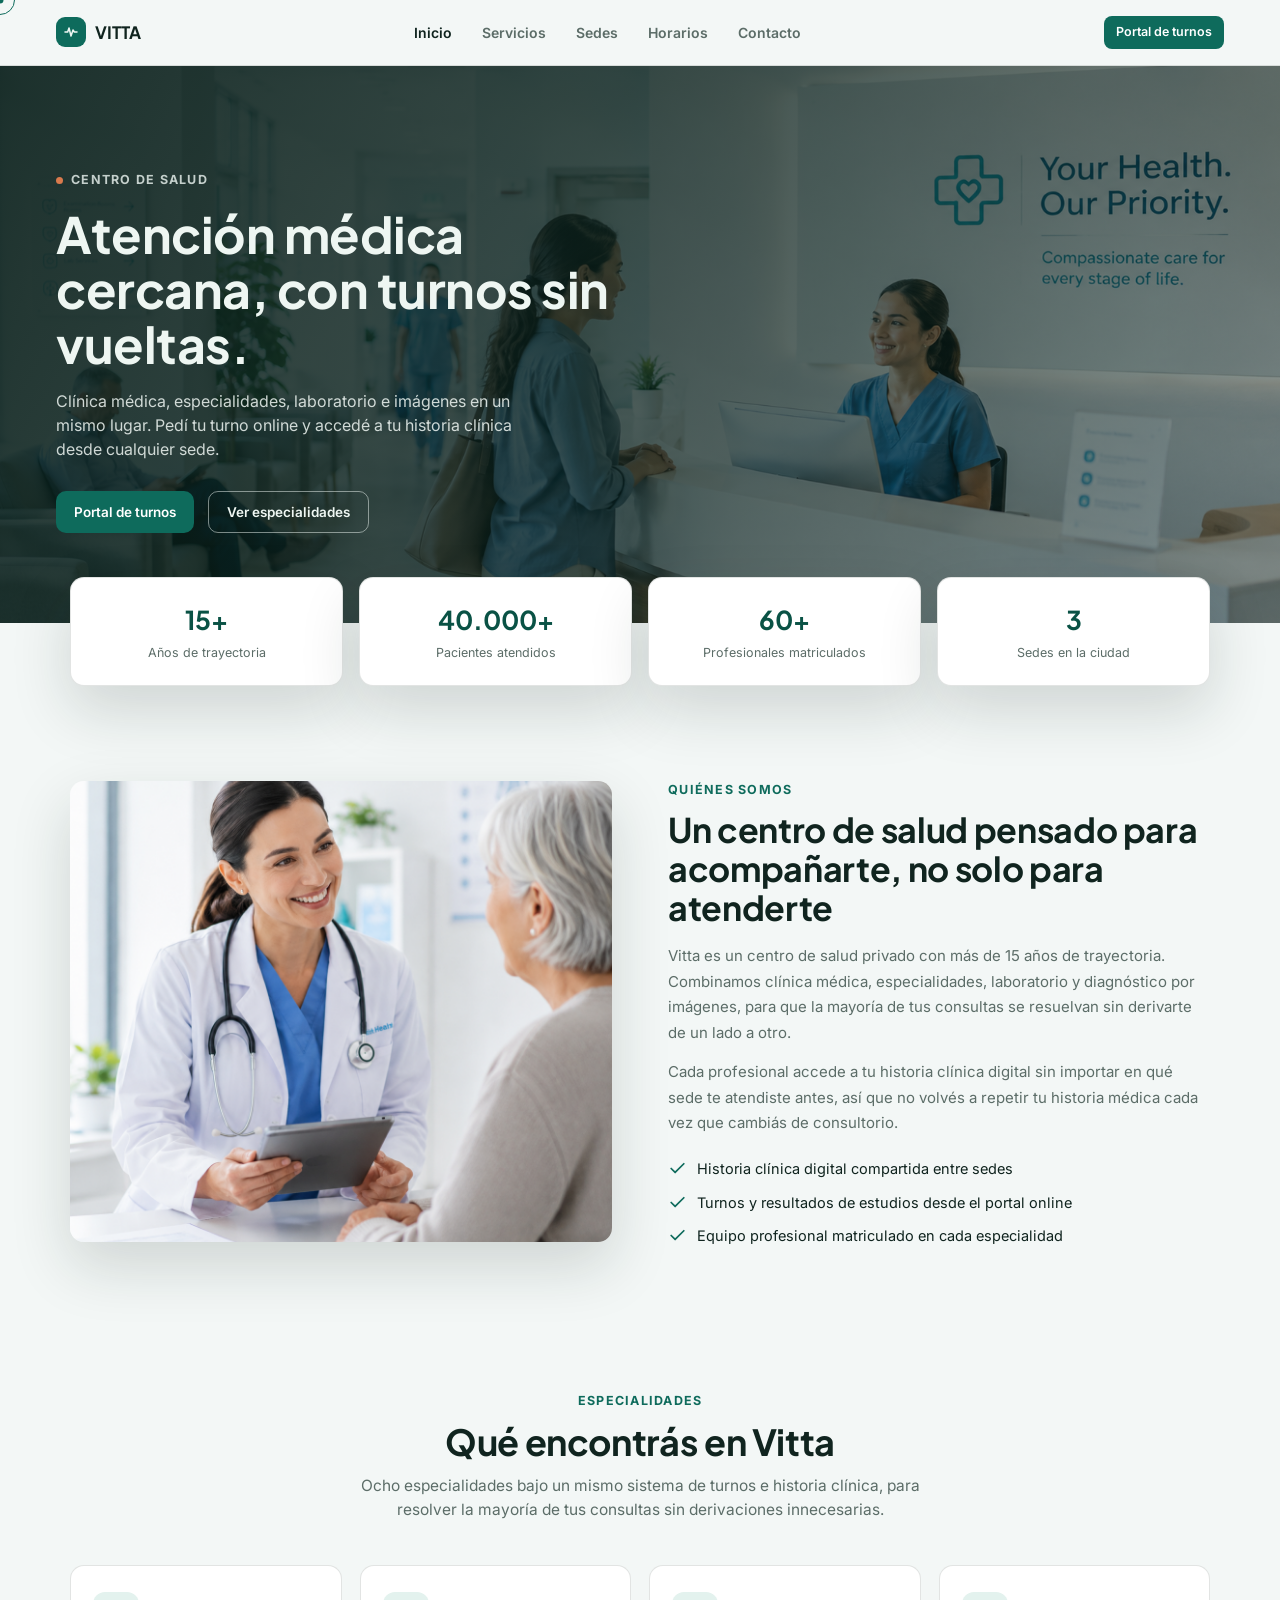
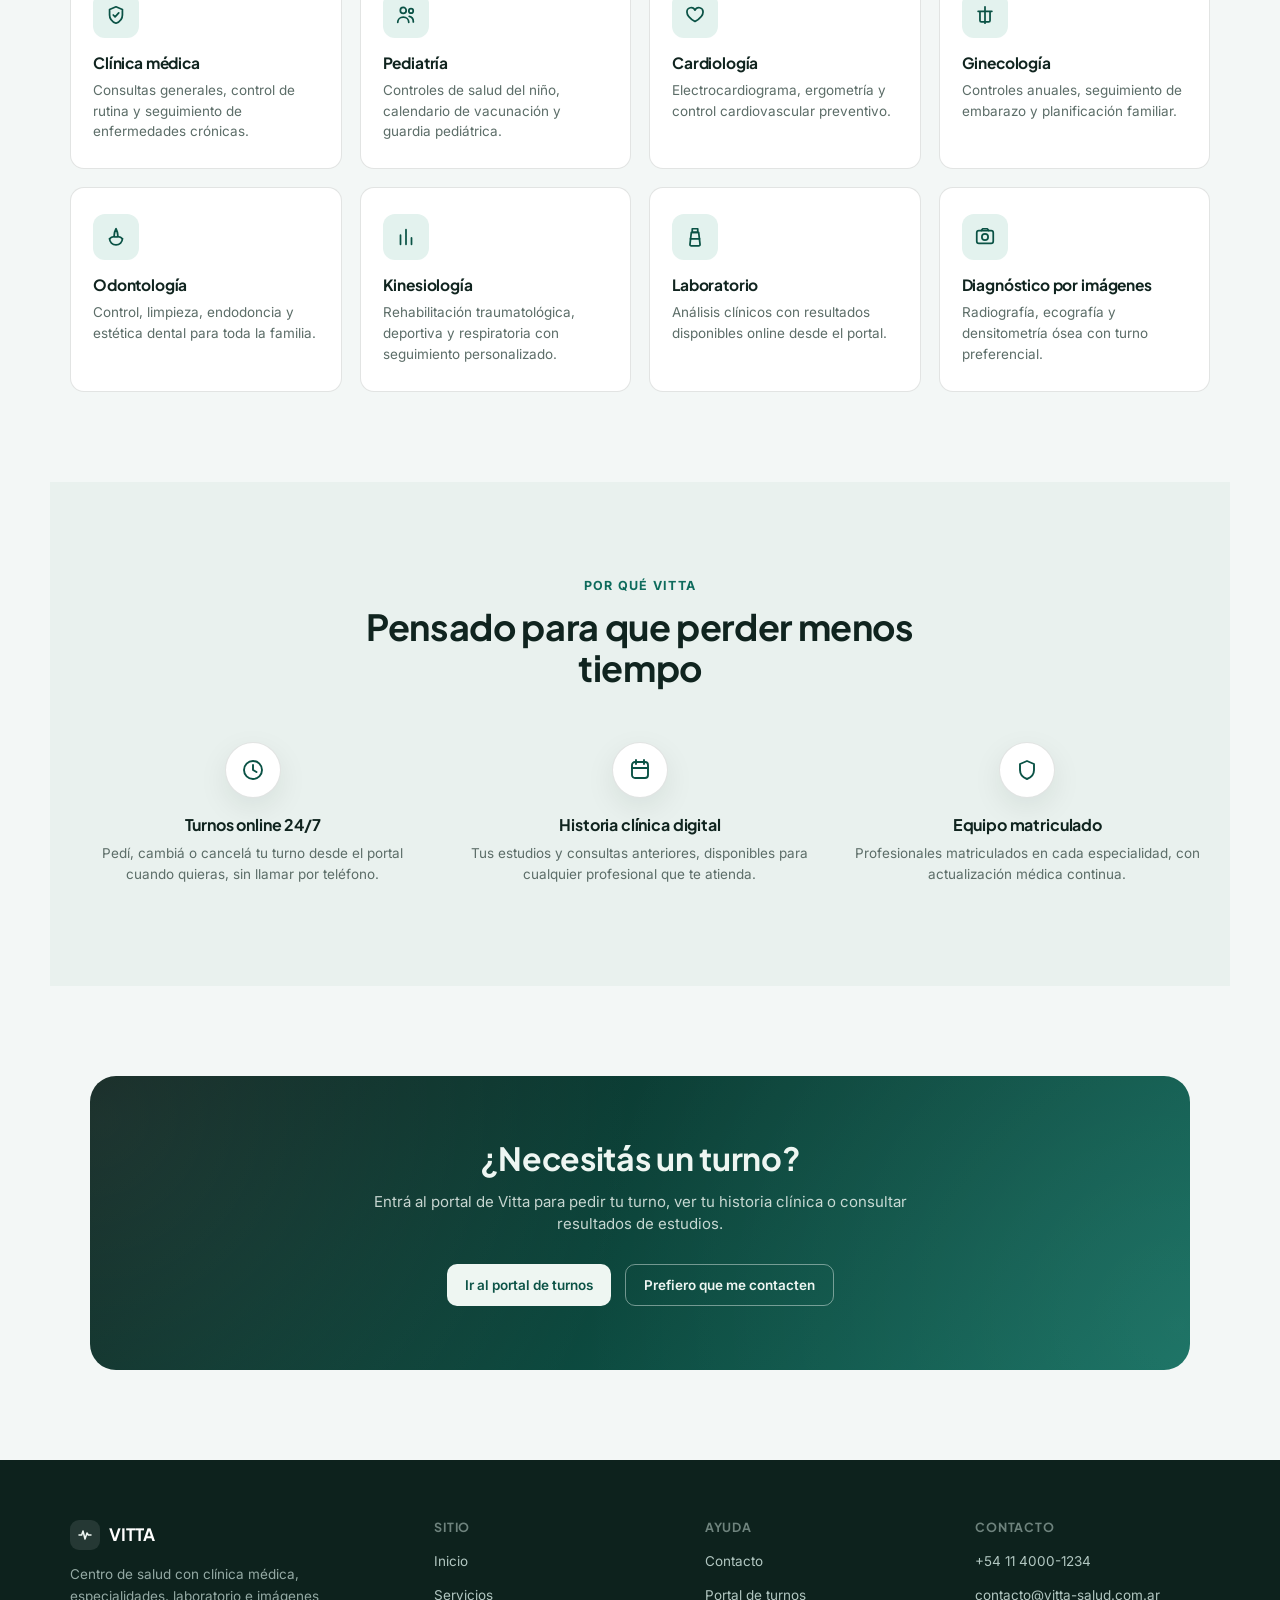
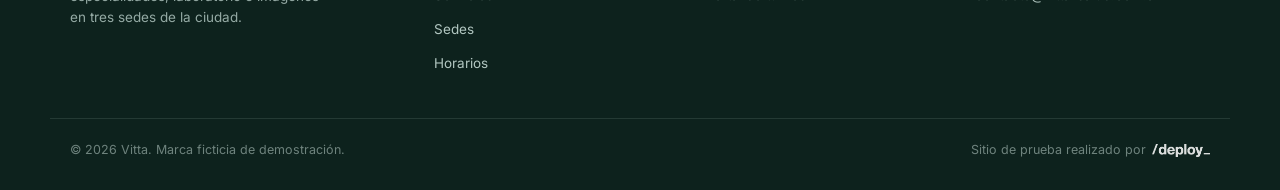
==== index.html @ 583e8c5b "first commit" ====
<!doctype html>
<html lang="es">
<head>
<meta charset="UTF-8">
<base id="siteBase" href="/">
<script>if (location.hostname.endsWith("github.io")) document.getElementById("siteBase").href = "/vitta-consultorios/";</script>
<meta name="viewport" content="width=device-width, initial-scale=1">
<title>Vitta · Atención médica integral</title>
<meta name="description" content="Sitio de prueba de portfolio: sitio institucional de Vitta, un centro de salud con turnos online, tres sedes y atención médica integral.">
<meta name="theme-color" content="#0e6b5c">
<link rel="icon" type="image/svg+xml" href="assets/img/favicon.svg">
<link rel="preconnect" href="https://fonts.googleapis.com">
<link rel="preconnect" href="https://fonts.gstatic.com" crossorigin>
<link href="https://fonts.googleapis.com/css2?family=Plus+Jakarta+Sans:wght@500;600;700;800&family=Inter:wght@400;500;600;700&display=swap" rel="stylesheet">
<link rel="stylesheet" href="assets/css/base.css">
<link rel="stylesheet" href="assets/css/components.css">
<link rel="stylesheet" href="assets/css/public.css">
<link rel="stylesheet" href="assets/css/responsive.css">
</head>
<body>

<div class="cursor-dot" id="cursorDot" aria-hidden="true"></div>
<div class="cursor-ring" id="cursorRing" aria-hidden="true"></div>

<!-- NAV -->
<nav class="pub-nav" id="pubNav">
  <a href="index.html" class="pub-nav__brand">
    <span class="mark"><svg viewBox="0 0 24 24"><path d="M3 12h4l2-6 3 12 3-9 2 3h4"/></svg></span>
    VITTA
  </a>
  <ul class="pub-nav__links" id="pubNavLinks">
    <li><a href="index.html" class="is-active">Inicio</a></li>
    <li><a href="index.html#servicios">Servicios</a></li>
    <li><a href="pages/informacion/sedes.html">Sedes</a></li>
    <li><a href="pages/informacion/horarios.html">Horarios</a></li>
    <li><a href="pages/informacion/contacto.html">Contacto</a></li>
    <li><a href="pages/sistema/portal.html" class="btn btn--primary btn--sm pub-nav__mobile-cta">Portal de turnos</a></li>
  </ul>
  <div class="pub-nav__actions">
    <a href="pages/sistema/portal.html" class="btn btn--primary btn--sm pub-nav__cta-desktop">Portal de turnos</a>
    <button class="pub-nav__burger" id="pubBurger" aria-label="Abrir menú" aria-expanded="false">
      <span></span><span></span><span></span>
    </button>
  </div>
</nav>

<!-- HERO -->
<header class="pub-hero">
  <div class="pub-hero__inner">
    <p class="kicker">Centro de salud</p>
    <h1>Atención médica cercana, con turnos sin vueltas.</h1>
    <p>Clínica médica, especialidades, laboratorio e imágenes en un mismo lugar. Pedí tu turno online y accedé a tu historia clínica desde cualquier sede.</p>
    <div class="pub-hero__actions">
      <a href="pages/sistema/portal.html" class="btn btn--primary">Portal de turnos</a>
      <a href="#servicios" class="btn btn--ghost">Ver especialidades</a>
    </div>
  </div>
</header>

<div class="pub-stats reveal">
  <div class="pub-stat"><strong>15+</strong><span>Años de trayectoria</span></div>
  <div class="pub-stat"><strong>40.000+</strong><span>Pacientes atendidos</span></div>
  <div class="pub-stat"><strong>60+</strong><span>Profesionales matriculados</span></div>
  <div class="pub-stat"><strong>3</strong><span>Sedes en la ciudad</span></div>
</div>

<!-- QUE ES VITTA -->
<section class="pub-section">
  <div class="pub-about">
    <div class="pub-about__media reveal">
      <img src="assets/img/consultorio-consulta.png" alt="Médica conversando con una paciente durante una consulta">
    </div>
    <div class="pub-about__content reveal reveal-1">
      <p class="kicker">Quiénes somos</p>
      <h2>Un centro de salud pensado para acompañarte, no solo para atenderte</h2>
      <p>Vitta es un centro de salud privado con más de 15 años de trayectoria. Combinamos clínica médica, especialidades, laboratorio y diagnóstico por imágenes, para que la mayoría de tus consultas se resuelvan sin derivarte de un lado a otro.</p>
      <p>Cada profesional accede a tu historia clínica digital sin importar en qué sede te atendiste antes, así que no volvés a repetir tu historia médica cada vez que cambiás de consultorio.</p>
      <ul class="pub-about__list">
        <li><svg viewBox="0 0 24 24"><path d="M4 12l5 5L20 6"/></svg>Historia clínica digital compartida entre sedes</li>
        <li><svg viewBox="0 0 24 24"><path d="M4 12l5 5L20 6"/></svg>Turnos y resultados de estudios desde el portal online</li>
        <li><svg viewBox="0 0 24 24"><path d="M4 12l5 5L20 6"/></svg>Equipo profesional matriculado en cada especialidad</li>
      </ul>
    </div>
  </div>
</section>

<!-- SERVICIOS -->
<section class="pub-section pub-section--tight" id="servicios">
  <div class="pub-section__head reveal">
    <p class="kicker">Especialidades</p>
    <h2>Qué encontrás en Vitta</h2>
    <p>Ocho especialidades bajo un mismo sistema de turnos e historia clínica, para resolver la mayoría de tus consultas sin derivaciones innecesarias.</p>
  </div>
  <div class="pub-services">
    <article class="service-card reveal">
      <span class="service-card__icon"><svg viewBox="0 0 24 24"><path d="M12 3l7 3v6c0 4.5-3 7.5-7 9-4-1.5-7-4.5-7-9V6l7-3Z"/><path d="M9 12l2 2 4-4.3"/></svg></span>
      <h3>Clínica médica</h3>
      <p>Consultas generales, control de rutina y seguimiento de enfermedades crónicas.</p>
    </article>
    <article class="service-card reveal reveal-1">
      <span class="service-card__icon"><svg viewBox="0 0 24 24"><circle cx="9" cy="7" r="3.2"/><path d="M3 20c0-3.3 2.7-5.7 6-5.7s6 2.4 6 5.7"/><path d="M15.5 13.5c2.6.4 4.5 2.6 4.5 6"/><circle cx="17.5" cy="7.5" r="2.4"/></svg></span>
      <h3>Pediatría</h3>
      <p>Controles de salud del niño, calendario de vacunación y guardia pediátrica.</p>
    </article>
    <article class="service-card reveal reveal-2">
      <span class="service-card__icon"><svg viewBox="0 0 24 24"><path d="M20.8 8.6c0 5.4-8.8 10.4-8.8 10.4S3.2 14 3.2 8.6a4.6 4.6 0 0 1 8.8-1.9 4.6 4.6 0 0 1 8.8 1.9Z"/></svg></span>
      <h3>Cardiología</h3>
      <p>Electrocardiograma, ergometría y control cardiovascular preventivo.</p>
    </article>
    <article class="service-card reveal reveal-3">
      <span class="service-card__icon"><svg viewBox="0 0 24 24"><path d="M12 3v18M4.5 8h15M6.5 8v10a1.5 1.5 0 0 0 1.5 1.5h8a1.5 1.5 0 0 0 1.5-1.5V8"/></svg></span>
      <h3>Ginecología</h3>
      <p>Controles anuales, seguimiento de embarazo y planificación familiar.</p>
    </article>
    <article class="service-card reveal">
      <span class="service-card__icon"><svg viewBox="0 0 24 24"><path d="M12 3c-1.5 3-2 5-2 7a2 2 0 0 0 4 0c0-2-.5-4-2-7Z"/><path d="M5 14c1-1.5 3-2.5 5-2.5"/><path d="M19 14c-1-1.5-3-2.5-5-2.5"/><path d="M5 14c0 3.5 3 6.5 7 6.5s7-3 7-6.5"/></svg></span>
      <h3>Odontología</h3>
      <p>Control, limpieza, endodoncia y estética dental para toda la familia.</p>
    </article>
    <article class="service-card reveal reveal-1">
      <span class="service-card__icon"><svg viewBox="0 0 24 24"><path d="M6 20V10M12 20V4M18 20v-7"/></svg></span>
      <h3>Kinesiología</h3>
      <p>Rehabilitación traumatológica, deportiva y respiratoria con seguimiento personalizado.</p>
    </article>
    <article class="service-card reveal reveal-2">
      <span class="service-card__icon"><svg viewBox="0 0 24 24"><path d="M9 3h6v4H9z"/><path d="M8 7h8l1.5 13a1.5 1.5 0 0 1-1.5 1.7H8a1.5 1.5 0 0 1-1.5-1.7L8 7Z"/><path d="M7 14h10"/></svg></span>
      <h3>Laboratorio</h3>
      <p>Análisis clínicos con resultados disponibles online desde el portal.</p>
    </article>
    <article class="service-card reveal reveal-3">
      <span class="service-card__icon"><svg viewBox="0 0 24 24"><rect x="3" y="5" width="18" height="14" rx="2.3"/><circle cx="12" cy="12" r="3.4"/><path d="M8 5l1.5-2h5L16 5"/></svg></span>
      <h3>Diagnóstico por imágenes</h3>
      <p>Radiografía, ecografía y densitometría ósea con turno preferencial.</p>
    </article>
  </div>
</section>

<!-- POR QUE ELEGIRNOS -->
<section class="pub-section pub-why">
  <div class="pub-section__head reveal">
    <p class="kicker">Por qué Vitta</p>
    <h2>Pensado para que perder menos tiempo</h2>
  </div>
  <div class="pub-why__grid">
    <div class="why-card reveal">
      <span class="why-card__icon"><svg viewBox="0 0 24 24"><circle cx="12" cy="12" r="9"/><path d="M12 7v5l3.5 2"/></svg></span>
      <h3>Turnos online 24/7</h3>
      <p>Pedí, cambiá o cancelá tu turno desde el portal cuando quieras, sin llamar por teléfono.</p>
    </div>
    <div class="why-card reveal reveal-1">
      <span class="why-card__icon"><svg viewBox="0 0 24 24"><rect x="4" y="4" width="16" height="16" rx="3"/><path d="M8 2v4M16 2v4M4 10h16"/></svg></span>
      <h3>Historia clínica digital</h3>
      <p>Tus estudios y consultas anteriores, disponibles para cualquier profesional que te atienda.</p>
    </div>
    <div class="why-card reveal reveal-2">
      <span class="why-card__icon"><svg viewBox="0 0 24 24"><path d="M12 3l7 3v6c0 4.5-3 7.5-7 9-4-1.5-7-4.5-7-9V6l7-3Z"/></svg></span>
      <h3>Equipo matriculado</h3>
      <p>Profesionales matriculados en cada especialidad, con actualización médica continua.</p>
    </div>
  </div>
</section>

<!-- CTA PORTAL -->
<section class="pub-section">
  <div class="pub-cta reveal">
    <div class="pub-cta__inner">
      <h2>¿Necesitás un turno?</h2>
      <p>Entrá al portal de Vitta para pedir tu turno, ver tu historia clínica o consultar resultados de estudios.</p>
      <div class="pub-cta__actions">
        <a href="pages/sistema/portal.html" class="btn btn--primary">Ir al portal de turnos</a>
        <a href="pages/informacion/contacto.html" class="btn btn--ghost">Prefiero que me contacten</a>
      </div>
    </div>
  </div>
</section>

<!-- FOOTER -->
<footer class="pub-footer">
  <div class="pub-footer__top">
    <div class="pub-footer__col">
      <div class="pub-footer__brand">
        <span class="mark"><svg viewBox="0 0 24 24"><path d="M3 12h4l2-6 3 12 3-9 2 3h4"/></svg></span>
        VITTA
      </div>
      <p>Centro de salud con clínica médica, especialidades, laboratorio e imágenes en tres sedes de la ciudad.</p>
    </div>
    <div class="pub-footer__col">
      <h4>Sitio</h4>
      <ul>
        <li><a href="index.html">Inicio</a></li>
        <li><a href="index.html#servicios">Servicios</a></li>
        <li><a href="pages/informacion/sedes.html">Sedes</a></li>
        <li><a href="pages/informacion/horarios.html">Horarios</a></li>
      </ul>
    </div>
    <div class="pub-footer__col">
      <h4>Ayuda</h4>
      <ul>
        <li><a href="pages/informacion/contacto.html">Contacto</a></li>
        <li><a href="pages/sistema/portal.html">Portal de turnos</a></li>
      </ul>
    </div>
    <div class="pub-footer__col">
      <h4>Contacto</h4>
      <ul>
        <li><a href="https://wa.me/541140001234?text=Hola!%20Quiero%20consultar%20sobre%20un%20turno%20en%20Vitta." target="_blank" rel="noopener noreferrer">+54 11 4000-1234</a></li>
        <li><a href="https://mail.google.com/mail/?view=cm&amp;fs=1&amp;to=contacto@vitta-salud.com.ar" target="_blank" rel="noopener noreferrer">contacto@vitta-salud.com.ar</a></li>
      </ul>
    </div>
  </div>
  <div class="pub-footer__note">
    <span>© 2026 Vitta. Marca ficticia de demostración.</span>
    <span class="pub-footer__credit">Sitio de prueba realizado por <img class="pub-footer__logo" src="assets/img/deploy-logo.png" alt="Deploy" width="900" height="200" loading="lazy"></span>
  </div>
</footer>

<script type="module">
  import { initCursor } from './assets/js/modules/cursor.js';
  import { initPublicNav, initReveal } from './assets/js/modules/public.js';
  initCursor();
  initPublicNav();
  initReveal();
</script>
</body>
</html>
---- assets/css/base.css ----
:root{
  --ink: #10241f;
  --paper: #f3f7f6;
  --paper-2: #e9f1ee;
  --card: #ffffff;
  --muted: #5c6d68;
  --muted-2: #8b9895;
  --line: rgba(16,36,31,.12);
  --primary: #0e6b5c;
  --primary-dim: #0a5245;
  --primary-soft: #e3f2ee;
  --accent: #d97a4d;
  --accent-soft: #fbe9df;
  --success: #2f9e63;
  --success-soft: #e3f6ea;
  --danger: #c94b3f;
  --danger-soft: #fbe6e3;
  --warning: #c98a1f;
  --warning-soft: #faf0dc;
  --radius: 14px;
  --radius-sm: 9px;
  --shadow: 0 10px 30px rgba(16,36,31,.08);
  --shadow-lg: 0 24px 60px rgba(16,36,31,.16);
  --font-head: 'Plus Jakarta Sans', 'Segoe UI', system-ui, sans-serif;
  --font-body: 'Inter', 'Segoe UI', system-ui, sans-serif;
  --ease: cubic-bezier(.2,.7,.2,1);
  --sidebar-w: 248px;
  --topbar-h: 68px;
}

*,*::before,*::after{ box-sizing: border-box; }
[hidden]{ display:none !important; }

html{ -webkit-text-size-adjust: 100%; }
body{
  margin:0;
  background: var(--paper);
  color: var(--ink);
  font-family: var(--font-body);
  line-height: 1.5;
  -webkit-font-smoothing: antialiased;
}

img{ max-width:100%; display:block; }
a{ color:inherit; text-decoration:none; }
button{ font: inherit; color: inherit; background: none; border: 0; cursor: pointer; }
input,select,textarea{ font: inherit; color: inherit; }
h1,h2,h3,h4{ font-family: var(--font-head); margin:0; line-height:1.15; letter-spacing:-.01em; }
p{ margin:0; }
ul,ol{ list-style:none; margin:0; padding:0; }
table{ border-collapse: collapse; width:100%; }
svg{ display:block; }

::selection{ background: var(--primary); color:#fff; }

/* la app entera vive atras de este loader mientras arranca */
.boot{
  position:fixed; inset:0; z-index:9999;
  display:flex; flex-direction:column; align-items:center; justify-content:center; gap:16px;
  background: linear-gradient(160deg, #0a201b 0%, #0e6b5c 100%);
  transition: opacity .5s var(--ease), visibility .5s var(--ease);
}
.boot__mark{ width:42px; height:42px; }
.boot__mark svg{ width:100%; height:100%; overflow:visible; }
.boot__mark path{
  fill:none; stroke:#eef6f2; stroke-width:2.3; stroke-linecap:round; stroke-linejoin:round;
  stroke-dasharray:64; stroke-dashoffset:64;
  animation: bootDraw 1.1s var(--ease) infinite alternate;
}
@keyframes bootDraw{ to{ stroke-dashoffset:0; } }
.boot__label{
  font-family: var(--font-head); font-weight:700; letter-spacing:.22em; font-size:12.5px;
  color:#eef6f2; text-transform:uppercase;
}
.boot__bar{ width:110px; height:2px; border-radius:2px; background: rgba(238,246,242,.2); overflow:hidden; position:relative; }
.boot__bar::after{
  content:""; position:absolute; inset:0; background:#eef6f2;
  animation: bootLoad 1.1s var(--ease) forwards;
}
@keyframes bootLoad{ from{ transform: translateX(-100%); } to{ transform: translateX(0); } }
.boot.is-done{ opacity:0; visibility:hidden; pointer-events:none; }

/* cursor de marca: un punto que sigue el mouse y un anillo que lo persigue con retraso */
@media (hover:hover) and (pointer:fine){
  body{ cursor:none; }
  a, button, .sidebar__link, .tab, .agenda-item, .login__demo-item, .table tbody tr, .role-pick label{ cursor:none; }
}
.cursor-dot, .cursor-ring{
  position: fixed; top:0; left:0; pointer-events:none; z-index: 10000;
  border-radius:50%; transform: translate(-50%,-50%);
  transition: opacity .2s var(--ease);
}
.cursor-dot{ width:7px; height:7px; background: var(--primary); transition: background .2s var(--ease), transform .15s var(--ease); }
.cursor-ring{
  width:30px; height:30px; border:1.5px solid var(--primary);
  transition: width .25s var(--ease), height .25s var(--ease), border-color .25s var(--ease), background .25s var(--ease);
}
.cursor-ring.is-active{ width:46px; height:46px; background: var(--primary-soft); }
.cursor-dot.is-on-dark{ background:#eef6f2; }
.cursor-ring.is-on-dark{ border-color:#eef6f2; }
@media (hover:none), (pointer:coarse){ .cursor-dot, .cursor-ring{ display:none; } body{ cursor:auto; } }

.visually-hidden{
  position:absolute; width:1px; height:1px; overflow:hidden;
  clip:rect(0 0 0 0); white-space:nowrap; border:0; padding:0; margin:-1px;
}

.scrollbar{ scrollbar-width: thin; scrollbar-color: var(--line) transparent; }
.scrollbar::-webkit-scrollbar{ width:6px; height:6px; }
.scrollbar::-webkit-scrollbar-thumb{ background: var(--line); border-radius:10px; }

/* para el boton "exportar a PDF": solo se imprime la tabla de reporte */
@media print{
  body *{ visibility:hidden; }
  .print-area, .print-area *{ visibility:visible; }
  .print-area{ position:absolute; top:0; left:0; width:100%; }
}
---- assets/css/components.css ----
/* ---- botones ---- */
.btn{
  display:inline-flex; align-items:center; justify-content:center; gap:8px;
  padding: 10px 18px; border-radius: 10px; font-weight:600; font-size:13.5px;
  transition: background .18s, color .18s, border-color .18s, transform .12s;
  white-space:nowrap;
}
.btn svg{ width:15px; height:15px; stroke:currentColor; fill:none; stroke-width:2; stroke-linecap:round; stroke-linejoin:round; }
.btn--primary{ background: var(--primary); color:#fff; }
.btn--primary:hover{ background: var(--primary-dim); }
.btn--ghost{ border:1.5px solid var(--line); color: var(--ink); }
.btn--ghost:hover{ border-color: var(--primary); color: var(--primary); }
.btn--soft{ background: var(--primary-soft); color: var(--primary-dim); }
.btn--soft:hover{ background: #d5ebe4; }
.btn--danger{ background: var(--danger-soft); color: var(--danger); }
.btn--danger:hover{ background: #f6d3ce; }
.btn--sm{ padding: 7px 12px; font-size:12.5px; border-radius:8px; }
.btn--block{ width:100%; }
.btn:disabled{ opacity:.5; pointer-events:none; }
.btn:active{ transform: scale(.98); }
.icon-btn{
  width:34px; height:34px; border-radius:9px; display:flex; align-items:center; justify-content:center;
  background: var(--paper-2); flex:none; position:relative;
}
.icon-btn:hover{ background: var(--primary-soft); }
.icon-btn svg{ width:16px; height:16px; stroke:currentColor; fill:none; stroke-width:2; stroke-linecap:round; stroke-linejoin:round; }

/* ---- cards ---- */
.card{
  background: var(--card); border:1px solid var(--line); border-radius: var(--radius); padding: 20px;
  transition: transform .2s var(--ease), box-shadow .2s var(--ease), border-color .2s var(--ease);
}
.card:hover{ transform: translateY(-2px); box-shadow: var(--shadow); border-color: rgba(14,107,92,.18); }
.card--pad-lg{ padding: 26px; }

.metric{
  background: var(--card); border:1px solid var(--line); border-radius: var(--radius);
  padding: 18px 20px; display:flex; flex-direction:column; gap:8px;
  transition: transform .2s var(--ease), box-shadow .2s var(--ease), border-color .2s var(--ease);
}
.metric:hover{ transform: translateY(-2px); box-shadow: var(--shadow); border-color: rgba(14,107,92,.18); }
.metric__top{ display:flex; align-items:center; justify-content:space-between; }
.metric__label{ font-size:12.5px; color: var(--muted); font-weight:600; }
.metric__icon{ width:30px; height:30px; border-radius:9px; background: var(--primary-soft); color: var(--primary-dim); display:flex; align-items:center; justify-content:center; }
.metric__icon svg{ width:15px; height:15px; stroke:currentColor; fill:none; stroke-width:2; stroke-linecap:round; stroke-linejoin:round; }
.metric__value{ font-family: var(--font-head); font-size:28px; font-weight:700; }
.metric__delta{ font-size:12px; font-weight:600; }
.metric__delta.up{ color: var(--success); }
.metric__delta.down{ color: var(--danger); }

.panel-head{ display:flex; align-items:center; justify-content:space-between; margin-bottom:16px; gap:10px; flex-wrap:wrap; }
.panel-head h3{ font-size:16px; }
.panel-head p{ font-size:12.5px; color: var(--muted); margin-top:2px; }

/* ---- badges / estados ---- */
.badge{
  display:inline-flex; align-items:center; gap:5px;
  padding: 4px 10px; border-radius: 100px; font-size:11.5px; font-weight:700;
  text-transform:uppercase; letter-spacing:.03em;
}
.badge::before{ content:""; width:6px; height:6px; border-radius:50%; background:currentColor; }
.badge--pendiente{ background: var(--warning-soft); color: var(--warning); }
.badge--confirmado{ background: var(--primary-soft); color: var(--primary-dim); }
.badge--atendido{ background: var(--success-soft); color: var(--success); }
.badge--cancelado{ background: var(--danger-soft); color: var(--danger); }
.badge--rol{ background: var(--paper-2); color: var(--muted); text-transform:none; letter-spacing:0; }
.badge--rol::before{ display:none; }

/* ---- tablas ---- */
.table-wrap{ overflow-x:auto; border:1px solid var(--line); border-radius: var(--radius); }
.table{ min-width: 640px; }
.table th{
  text-align:left; font-size:11.5px; text-transform:uppercase; letter-spacing:.05em;
  color: var(--muted); font-weight:700; padding: 12px 16px; background: var(--paper-2);
  position: sticky; top:0;
}
.table td{ padding: 13px 16px; font-size:13.5px; border-top:1px solid var(--line); vertical-align:middle; }
.table tbody tr:hover{ background: var(--paper-2); }
.table__name{ font-weight:600; }
.table__muted{ color: var(--muted); font-size:12.5px; }
.table__actions{ display:flex; gap:6px; justify-content:flex-end; }
.table__empty{ text-align:center; padding: 40px 16px; color: var(--muted); }

/* ---- formularios ---- */
.form-grid{ display:grid; grid-template-columns: 1fr 1fr; gap:14px; }
.form-grid--cols-1{ grid-template-columns: 1fr; }
.form-grid--cols-4{ grid-template-columns: repeat(4, 1fr); }
/* min-width:0 rompe el min-content que impone un select con opciones largas,
   si no una columna "1fr" se estira igual y termina desbordando el modal */
.field{ display:flex; flex-direction:column; gap:6px; min-width:0; }
.field--full{ grid-column: 1 / -1; }
.field label{ font-size:12.5px; font-weight:600; color: var(--ink); }
.field input, .field select, .field textarea{
  min-width:0; max-width:100%;
  padding: 10px 12px; border-radius: var(--radius-sm); border: 1.5px solid var(--line);
  background: var(--paper); transition: border-color .15s;
}
.field input:focus, .field select:focus, .field textarea:focus{ outline:none; border-color: var(--primary); background:#fff; }
/* chrome renderiza el input de fecha mas alto que un select con el mismo padding, se fija el alto para que todo quede a la misma linea */
.field input, .field select{ height:44px; }
.field textarea{ height:auto; resize: vertical; min-height:72px; }
.field small{ font-size:11.5px; color: var(--muted-2); }

.field input.is-invalid, .field select.is-invalid, .field textarea.is-invalid{ border-color: var(--danger); }

/* alerta de formulario: en vez del globo feo que tira el navegador,
   un cartel fijo arriba del form que se prende cuando falta algo */
.form-alert{
  display:none; align-items:center; gap:8px;
  background: var(--danger-soft); color: var(--danger);
  border:1px solid rgba(201,75,63,.3); border-radius: var(--radius-sm);
  padding: 11px 14px; font-size:13.5px; font-weight:600; margin-bottom:14px;
}
.form-alert:not([hidden]){ display:flex; }

/* ---- modal ---- */
.modal-backdrop{
  position:fixed; inset:0; background: rgba(10,20,18,.5);
  display:flex; align-items:center; justify-content:center; padding: 20px;
  z-index:80; opacity:0; visibility:hidden; transition: opacity .2s;
}
.modal-backdrop.is-visible{ opacity:1; visibility:visible; }
.modal{
  background: var(--card); border-radius: 18px; width:100%; max-width:520px;
  max-height: 88vh; display:flex; flex-direction:column; box-shadow: var(--shadow-lg);
  transform: translateY(10px) scale(.98); transition: transform .2s var(--ease);
}
.modal-backdrop.is-visible .modal{ transform:none; }
.modal__head{ display:flex; align-items:center; justify-content:space-between; padding: 20px 22px; border-bottom:1px solid var(--line); }
.modal__head h3{ font-size:17px; }
.modal__body{ padding: 20px 22px; overflow-y:auto; }
.modal__foot{ padding: 16px 22px; border-top:1px solid var(--line); display:flex; justify-content:flex-end; gap:10px; }

/* ---- toasts ---- */
.toast-stack{ position:fixed; bottom:22px; right:22px; z-index:100; display:flex; flex-direction:column; gap:10px; }
.toast{
  background: var(--ink); color:#eef6f2; padding: 13px 16px; border-radius:11px;
  font-size:13px; display:flex; align-items:flex-start; gap:10px; max-width:340px;
  box-shadow: var(--shadow-lg);
  animation: toastIn .25s var(--ease);
}
.toast__icon{ width:18px; height:18px; flex:none; margin-top:1px; }
.toast__icon svg{ width:100%; height:100%; stroke:currentColor; fill:none; stroke-width:2; stroke-linecap:round; stroke-linejoin:round; }
.toast--success .toast__icon{ color: #6fd6a2; }
.toast--info .toast__icon{ color: #7fb8e0; }
.toast--error .toast__icon{ color: #ef8d84; }
@keyframes toastIn{ from{ opacity:0; transform: translateY(8px); } to{ opacity:1; transform:none; } }

/* ---- reportes: titulos de grupo por estado y encabezado de impresion ---- */
.report-group-row td{ border-top:none;
  background: var(--primary); color:#fff; font-weight:700; font-size:12.5px;
  text-transform:uppercase; letter-spacing:.04em; padding:10px 16px !important;
}
.report-group-count{ font-weight:500; opacity:.8; text-transform:none; letter-spacing:0; }

.report-print-header{ display:none; }
@media print{
  .report-print-header{
    display:flex; align-items:baseline; gap:14px; margin-bottom:16px;
    padding-bottom:14px; border-bottom:2px solid var(--primary);
  }
  .report-print-brand{
    display:flex; align-items:center; gap:8px; font-family: var(--font-head); font-weight:800;
    font-size:20px; color: var(--primary-dim);
  }
  .report-print-brand svg{ width:22px; height:22px; stroke: var(--primary); fill:none; stroke-width:2.2; stroke-linecap:round; stroke-linejoin:round; }
  .report-print-meta{ font-size:12.5px; color: var(--muted); }
  .report-group-row td, .badge{
    -webkit-print-color-adjust: exact; print-color-adjust: exact; color-adjust: exact;
  }
  /* la fecha ("Lun. 22 ago") tiene espacios y puede partirse en dos líneas
     si la columna queda angosta al imprimir */
  .report-cell-date{ white-space: nowrap; }
}

/* ---- tabs ---- */
.tabs{ display:flex; gap:4px; border-bottom:1px solid var(--line); margin-bottom:20px; }
.tab{ padding: 10px 4px; margin-right:20px; font-size:13.5px; font-weight:600; color: var(--muted); border-bottom:2px solid transparent; }
.tab.is-active{ color: var(--primary); border-color: var(--primary); }

/* ---- lista de turnos tipo agenda ---- */
.agenda-item{
  display:flex; align-items:center; gap:14px; padding: 13px 16px;
  border:1px solid var(--line); border-radius: 12px; margin-bottom:10px;
}
.agenda-item__time{ font-family: var(--font-head); font-weight:700; font-size:15px; width:58px; flex:none; }
.agenda-item__bar{ width:3px; align-self:stretch; border-radius:4px; background: var(--primary); flex:none; }
.agenda-item__body{ flex:1; min-width:0; }
.agenda-item__title{ font-weight:600; font-size:14px; }
.agenda-item__sub{ font-size:12.5px; color: var(--muted); margin-top:2px; }
.agenda-item__actions{ display:flex; gap:6px; flex:none; }

/* ---- estado vacio ---- */
.empty-state{ text-align:center; padding: 50px 20px; color: var(--muted); }
.empty-state svg{ width:38px; height:38px; margin: 0 auto 12px; stroke: var(--muted-2); fill:none; stroke-width:1.6; }
.empty-state h4{ color: var(--ink); font-size:15px; margin-bottom:6px; }

/* ---- notificaciones ---- */
.notif-bell{ position:relative; }
.notif-dot{
  position:absolute; top:6px; right:7px; width:7px; height:7px; border-radius:50%;
  background: var(--accent); border:1.5px solid var(--card);
}
.notif-panel{
  position:absolute; top: calc(100% + 8px); right:0; width:320px;
  background: var(--card); border:1px solid var(--line); border-radius:14px;
  box-shadow: var(--shadow-lg); z-index:50; opacity:0; visibility:hidden; transform: translateY(-6px);
  transition: opacity .18s, transform .18s;
}
.notif-panel.is-visible{ opacity:1; visibility:visible; transform:none; }
.notif-panel__head{ padding: 14px 16px; border-bottom:1px solid var(--line); font-weight:700; font-size:13.5px; }
.notif-panel__list{ max-height: 320px; overflow-y:auto; }
.notif-row{ padding: 11px 16px; border-bottom:1px solid var(--line); font-size:12.5px; }
.notif-row:last-child{ border-bottom:0; }
.notif-row__msg{ color: var(--ink); }
.notif-row__time{ color: var(--muted-2); margin-top:3px; }
.notif-panel__empty{ padding: 24px 16px; text-align:center; color: var(--muted); font-size:13px; }

/* ---- select de rol para nuevos usuarios ---- */
.role-pick{ display:grid; grid-template-columns: repeat(2,1fr); gap:8px; }
.role-pick label{
  border:1.5px solid var(--line); border-radius:10px; padding: 10px 12px;
  font-size:13px; font-weight:600; cursor:pointer; display:flex; align-items:center; gap:8px;
}
.role-pick input{ accent-color: var(--primary); }
.role-pick label:has(input:checked){ border-color: var(--primary); background: var(--primary-soft); }

/* ---- avatar iniciales ---- */
.avatar{
  width:36px; height:36px; border-radius:50%; flex:none;
  background: var(--primary-soft); color: var(--primary-dim);
  display:flex; align-items:center; justify-content:center; font-weight:700; font-size:13px;
}

.bar-chart{ display:flex; align-items:flex-end; gap:10px; height:150px; }
.bar-chart__col{ flex:1; display:flex; flex-direction:column; align-items:center; gap:8px; height:100%; justify-content:flex-end; }
.bar-chart__bar{ width:100%; max-width:34px; background: var(--primary-soft); border-radius:6px 6px 2px 2px; position:relative; transition: height .5s var(--ease); }
.bar-chart__bar.is-today{ background: var(--primary); }
.bar-chart__label{ font-size:11px; color: var(--muted); }
---- assets/css/public.css ----
/* ============ NAV ============ */
.pub-nav{
  position: sticky; top:0; z-index:200;
  display:flex; align-items:center; justify-content:space-between; gap:20px;
  padding: 16px clamp(20px, 5vw, 56px);
  background: rgba(243,247,246,.97);
  border-bottom:1px solid var(--line); transition: box-shadow .25s ease;
}
.pub-nav.is-scrolled{ box-shadow: 0 8px 24px rgba(16,36,31,.06); }
.pub-nav__brand{ display:flex; align-items:center; gap:9px; font-family: var(--font-head); font-weight:700; font-size:17px; }
.pub-nav__brand .mark{
  width:30px; height:30px; border-radius:9px; background: var(--primary); display:flex; align-items:center; justify-content:center; flex:none;
}
.pub-nav__brand svg{ width:16px; height:16px; stroke:#eef6f2; fill:none; stroke-width:2.3; stroke-linecap:round; stroke-linejoin:round; }
.pub-nav__links{ display:flex; align-items:center; gap:30px; }
.pub-nav__links a:not(.btn){ font-size:14px; font-weight:600; color: var(--muted); transition: color .2s; }
.pub-nav__links a:not(.btn):hover, .pub-nav__links a.is-active{ color: var(--ink); }
.pub-nav__mobile-cta{ display:none; }
.pub-nav__actions{ display:flex; align-items:center; gap:14px; }
.pub-nav__burger{ display:none; flex-direction:column; gap:5px; width:30px; height:30px; align-items:center; justify-content:center; }
.pub-nav__burger span{ width:19px; height:2px; background: var(--ink); border-radius:2px; transition: transform .25s var(--ease), opacity .2s; }
.pub-nav__burger.is-open span:nth-child(1){ transform: translateY(6.5px) rotate(45deg); }
.pub-nav__burger.is-open span:nth-child(2){ opacity:0; }
.pub-nav__burger.is-open span:nth-child(3){ transform: translateY(-6.5px) rotate(-45deg); }

/* ============ HERO ============ */
.pub-hero{
  position:relative; padding: 100px clamp(20px, 5vw, 56px) 90px; color:#eef6f2; overflow:hidden;
  background: url('../img/consultorio-turno-movil.png') center 30% / cover no-repeat;
}
.pub-hero::before{
  content:""; position:absolute; inset:0; pointer-events:none;
  background: linear-gradient(120deg, rgba(10,32,27,.92) 0%, rgba(10,32,27,.8) 40%, rgba(10,32,27,.45) 100%);
}
.pub-hero__inner{ position:relative; max-width:600px; }
.pub-hero__inner .kicker{ display:inline-flex; align-items:center; gap:8px; text-transform:uppercase; letter-spacing:.1em; font-size:12.5px; font-weight:700; color: rgba(238,246,242,.8); margin-bottom:16px; }
.pub-hero__inner .kicker::before{ content:""; width:7px; height:7px; border-radius:50%; background: var(--accent); }
.pub-hero__inner h1{ font-size: clamp(32px, 5vw, 50px); line-height:1.1; margin-bottom:18px; }
.pub-hero__inner p{ font-size:16px; color: rgba(238,246,242,.85); max-width:480px; margin-bottom:30px; }
.pub-hero__actions{ display:flex; gap:14px; flex-wrap:wrap; }
.pub-hero .btn--ghost{ border-color: rgba(238,246,242,.5); color:#eef6f2; }
.pub-hero .btn--ghost:hover{ border-color:#eef6f2; color:#eef6f2; background: rgba(238,246,242,.1); }

/* ============ ENCABEZADO DE PAGINA INTERNA ============ */
.pub-page-head{ background: var(--paper-2); border-bottom:1px solid var(--line); padding: 56px 20px; text-align:center; }
.pub-page-head .kicker{ display:inline-block; text-transform:uppercase; letter-spacing:.1em; font-size:12.5px; font-weight:700; color: var(--primary); margin-bottom:10px; }
.pub-page-head h1{ font-size: clamp(28px,4vw,40px); margin-bottom:12px; }
.pub-page-head p{ max-width:560px; margin:0 auto; color: var(--muted); font-size:15px; }

/* ============ STATS ============ */
.pub-stats{
  position:relative; z-index:1; max-width:1180px; margin: -46px auto 0; padding: 0 20px;
  display:grid; grid-template-columns: repeat(4,1fr); gap:16px;
}
.pub-stat{
  background: var(--card); border:1px solid var(--line); border-radius: var(--radius); box-shadow: var(--shadow-lg);
  padding: 22px 20px; text-align:center;
}
.pub-stat strong{ display:block; font-family: var(--font-head); font-size:26px; color: var(--primary-dim); }
.pub-stat span{ font-size:12.5px; color: var(--muted); }

/* ============ SECCIONES GENERICAS ============ */
.pub-section{ max-width:1180px; margin:0 auto; padding: 90px 20px; }
.pub-section--tight{ padding-top:50px; }
.pub-section--tight-bottom{ padding-bottom:0; }
.pub-section__head{ max-width:620px; margin: 0 auto 44px; text-align:center; }
.pub-section__head .kicker{ display:inline-block; text-transform:uppercase; letter-spacing:.1em; font-size:12.5px; font-weight:700; color: var(--primary); margin-bottom:10px; }
.pub-section__head h2{ font-size: clamp(26px,3.4vw,36px); margin-bottom:12px; }
.pub-section__head p{ color: var(--muted); font-size:15.5px; }

/* ============ ACERCA ============ */
.pub-about{ display:grid; grid-template-columns: 1fr 1fr; gap:56px; align-items:center; }
.pub-about__media{ position:relative; border-radius: var(--radius); overflow:hidden; aspect-ratio: 4/3.4; box-shadow: var(--shadow-lg); }
.pub-about__media img{ width:100%; height:100%; object-fit:cover; }
.pub-about__content .kicker{ display:inline-block; text-transform:uppercase; letter-spacing:.1em; font-size:12.5px; font-weight:700; color: var(--primary); margin-bottom:10px; }
.pub-about__content h2{ font-size: clamp(26px,3.2vw,34px); margin-bottom:16px; }
.pub-about__content p{ color: var(--muted); font-size:15px; line-height:1.7; margin-bottom:14px; }
.pub-about__list{ display:flex; flex-direction:column; gap:12px; margin-top:22px; }
.pub-about__list li{ display:flex; align-items:flex-start; gap:10px; font-size:14.5px; }
.pub-about__list svg{ width:19px; height:19px; flex:none; margin-top:1px; stroke: var(--primary); fill:none; stroke-width:2.2; stroke-linecap:round; stroke-linejoin:round; }

/* ============ SERVICIOS ============ */
.pub-services{ display:grid; grid-template-columns: repeat(4,1fr); gap:18px; }
.service-card{
  background: var(--card); border:1px solid var(--line); border-radius: var(--radius); padding: 26px 22px;
  transition: transform .2s var(--ease), box-shadow .2s var(--ease), border-color .2s var(--ease);
}
.service-card:hover{ transform: translateY(-4px); box-shadow: var(--shadow-lg); border-color: rgba(14,107,92,.2); }
.service-card__icon{
  width:46px; height:46px; border-radius:12px; background: var(--primary-soft); color: var(--primary-dim);
  display:flex; align-items:center; justify-content:center; margin-bottom:16px;
}
.service-card__icon svg{ width:22px; height:22px; stroke:currentColor; fill:none; stroke-width:1.9; stroke-linecap:round; stroke-linejoin:round; }
.service-card h3{ font-size:15.5px; margin-bottom:8px; }
.service-card p{ font-size:13.5px; color: var(--muted); line-height:1.55; }

/* ============ POR QUE ELEGIRNOS ============ */
.pub-why{ background: var(--paper-2); }
.pub-why__grid{ display:grid; grid-template-columns: repeat(3,1fr); gap:22px; }
.why-card{ text-align:center; padding: 10px; }
.why-card__icon{
  width:56px; height:56px; border-radius:50%; background: var(--card); border:1px solid var(--line); box-shadow: var(--shadow);
  color: var(--primary-dim); display:flex; align-items:center; justify-content:center; margin: 0 auto 18px;
}
.why-card__icon svg{ width:24px; height:24px; stroke:currentColor; fill:none; stroke-width:1.9; stroke-linecap:round; stroke-linejoin:round; }
.why-card h3{ font-size:16px; margin-bottom:8px; }
.why-card p{ font-size:13.5px; color: var(--muted); line-height:1.6; }

/* ============ CTA PORTAL ============ */
.pub-cta{
  position:relative; overflow:hidden; border-radius: 26px; margin: 0 20px;
  padding: 64px clamp(24px,5vw,64px); text-align:center; color:#eef6f2;
  background: linear-gradient(135deg, #0a201b 0%, #0e6b5c 100%);
}
.pub-cta::after{
  content:""; position:absolute; inset:-20%; pointer-events:none;
  background: radial-gradient(circle at 15% 25%, rgba(255,255,255,.08), transparent 40%), radial-gradient(circle at 85% 75%, rgba(255,255,255,.07), transparent 45%);
}
.pub-cta__inner{ position:relative; max-width:560px; margin:0 auto; }
.pub-cta h2{ font-size: clamp(24px,3.2vw,32px); margin-bottom:14px; }
.pub-cta p{ color: rgba(238,246,242,.82); font-size:15px; margin-bottom:28px; }
.pub-cta .btn--primary{ background:#eef6f2; color: var(--primary-dim); }
.pub-cta .btn--primary:hover{ background:#fff; }
.pub-cta .btn--ghost{ border-color: rgba(238,246,242,.45); color:#eef6f2; }
.pub-cta .btn--ghost:hover{ background: rgba(238,246,242,.1); border-color:#eef6f2; }
.pub-cta__actions{ display:flex; gap:14px; justify-content:center; flex-wrap:wrap; }

/* ============ SEDES ============ */
.sedes-grid{ display:grid; grid-template-columns: repeat(3,1fr); gap:22px; }
.sede-card{ background: var(--card); border:1px solid var(--line); border-radius: var(--radius); overflow:hidden; box-shadow: var(--shadow); }
.sede-card__map{
  height:140px; background: var(--primary-soft); display:flex; align-items:center; justify-content:center; color: var(--primary-dim);
}
.sede-card__map svg{ width:34px; height:34px; stroke:currentColor; fill:none; stroke-width:1.6; stroke-linecap:round; stroke-linejoin:round; }
.sede-card__body{ padding: 22px; }
.sede-card__tag{ display:inline-block; font-size:11.5px; font-weight:700; text-transform:uppercase; letter-spacing:.04em; color: var(--primary-dim); background: var(--primary-soft); padding:4px 10px; border-radius:100px; margin-bottom:10px; }
.sede-card h3{ font-size:17px; margin-bottom:10px; }
.sede-card__row{ display:flex; align-items:flex-start; gap:9px; font-size:13.5px; color: var(--muted); margin-bottom:8px; }
.sede-card__row svg{ width:16px; height:16px; flex:none; margin-top:2px; stroke:currentColor; fill:none; stroke-width:1.8; stroke-linecap:round; stroke-linejoin:round; }
.sede-card__row--link{ transition: color .2s; }
.sede-card__row--link:hover{ color: var(--primary-dim); }
.sede-card__actions{ display:flex; gap:8px; margin-top:16px; }

/* ============ HORARIOS ============ */
.hours-card{ background: var(--card); border:1px solid var(--line); border-radius: var(--radius); box-shadow: var(--shadow); overflow:hidden; }
.hours-table{ width:100%; }
.hours-table th{ text-align:left; font-size:11.5px; text-transform:uppercase; letter-spacing:.05em; color: var(--muted); font-weight:700; padding: 14px 22px; background: var(--paper-2); }
.hours-table td{ padding: 14px 22px; font-size:14.5px; border-top:1px solid var(--line); }
.hours-table td:last-child, .hours-table th:last-child{ text-align:right; }
.hours-table tr.is-closed td:last-child{ color: var(--muted-2); }
.hours-note{
  display:flex; gap:14px; align-items:flex-start; background: var(--accent-soft); color:#8a4a24;
  border-radius: var(--radius); padding: 18px 20px; margin-top:24px; font-size:14px; line-height:1.6;
}
.hours-note svg{ width:22px; height:22px; flex:none; stroke:currentColor; fill:none; stroke-width:1.8; stroke-linecap:round; stroke-linejoin:round; }
.hours-note strong{ display:block; margin-bottom:3px; }

/* ============ CONTACTO ============ */
.pub-contact{ display:grid; grid-template-columns: .9fr 1.1fr; gap:56px; }
.pub-contact__info h2{ font-size: clamp(24px,3vw,30px); margin-bottom:14px; }
.pub-contact__info > p{ color: var(--muted); font-size:15px; margin-bottom:26px; max-width:400px; }
.pub-contact__list{ display:flex; flex-direction:column; gap:18px; margin-bottom:26px; }
.pub-contact__list li{ display:flex; align-items:flex-start; gap:14px; }
.pub-contact__list .icon-btn{ background: var(--primary-soft); color: var(--primary-dim); transition: background .2s, color .2s; }
.pub-contact__list strong{ display:block; font-size:14px; margin-bottom:2px; }
.pub-contact__list span{ font-size:13.5px; color: var(--muted); }
.pub-contact__list-link{ display:flex; align-items:flex-start; gap:14px; color:inherit; }
.pub-contact__list-link:hover .icon-btn{ background: var(--primary); color:#fff; }
.pub-contact__list-link:hover strong{ color: var(--primary-dim); }
.pub-contact__form{ background: var(--card); border:1px solid var(--line); border-radius: var(--radius); box-shadow: var(--shadow); padding: 32px; }
.pub-contact__submit{ margin-top: 22px; }
.pub-contact__note{ font-size:13px; color: var(--primary-dim); min-height:16px; margin-top:4px; }

/* ============ FOOTER ============ */
/* sin margin-top propio: el espacio antes del footer lo da siempre el padding-bottom
   de la seccion anterior (90px), asi el respiro queda igual en cualquier pagina */
.pub-footer{ background: #0d221d; color:#cfe4de; }
.pub-footer__top{
  max-width:1180px; margin:0 auto; padding: 60px 20px 44px;
  display:grid; grid-template-columns: 1.4fr 1fr 1fr 1fr; gap:36px;
}
.pub-footer__brand{ display:flex; align-items:center; gap:9px; font-family: var(--font-head); font-weight:700; font-size:17px; color:#fff; margin-bottom:14px; }
.pub-footer__brand .mark{ width:30px; height:30px; border-radius:9px; background: rgba(255,255,255,.1); display:flex; align-items:center; justify-content:center; flex:none; }
.pub-footer__brand svg{ width:16px; height:16px; stroke:#eef6f2; fill:none; stroke-width:2.3; stroke-linecap:round; stroke-linejoin:round; }
.pub-footer__col p{ color: rgba(207,228,222,.7); font-size:13.5px; line-height:1.6; max-width:260px; }
.pub-footer__col h4{ font-size:12.5px; text-transform:uppercase; letter-spacing:.06em; color: rgba(207,228,222,.5); margin-bottom:14px; }
.pub-footer__col ul{ display:flex; flex-direction:column; gap:10px; }
.pub-footer__col a{ font-size:13.5px; color: rgba(207,228,222,.85); transition: color .2s; }
.pub-footer__col a:hover{ color:#fff; }
.pub-footer__note{
  max-width:1180px; margin:0 auto; padding: 22px 20px 30px; border-top:1px solid rgba(207,228,222,.12);
  display:flex; justify-content:space-between; flex-wrap:wrap; gap:12px; font-size:12.5px; color: rgba(207,228,222,.5);
}
.pub-footer__credit{ display:inline-flex; align-items:center; gap:6px; }
.pub-footer__logo{ height:13px; width:auto; filter:brightness(0) invert(1); opacity:.85; transition:opacity .25s ease; }
.pub-footer__credit:hover .pub-footer__logo{ opacity:1; }

/* ============ SCROLL REVEAL ============ */
.reveal{ opacity:0; transform: translateY(22px); transition: opacity .7s var(--ease), transform .7s var(--ease); }
.reveal.is-visible{ opacity:1; transform:none; }
.reveal-1{ transition-delay:.08s; }
.reveal-2{ transition-delay:.16s; }
.reveal-3{ transition-delay:.24s; }

@media (max-width: 980px){
  .pub-services{ grid-template-columns: repeat(2,1fr); }
  .pub-why__grid{ grid-template-columns: 1fr; max-width:420px; margin:0 auto; }
  .pub-about{ grid-template-columns: 1fr; gap:34px; }
  .sedes-grid{ grid-template-columns: 1fr; max-width:420px; margin:0 auto; }
  .pub-contact{ grid-template-columns: 1fr; }
  .pub-footer__top{ grid-template-columns: 1fr 1fr; }
}

@media (max-width: 760px){
  .pub-nav__links{
    position:fixed; inset: 63px 0 0; z-index:199; background: var(--paper);
    flex-direction:column; align-items:flex-start; gap:0; padding: 10px 24px 20px;
    opacity:0; visibility:hidden; transform: scale(.98);
    transition: opacity .3s var(--ease), transform .3s var(--ease), visibility .3s;
    overflow-y:auto;
  }
  .pub-nav__links.is-open{ opacity:1; visibility:visible; transform:none; }
  .pub-nav__links li{
    width:100%; padding: 13px 0; border-bottom:1px solid var(--line);
    opacity:0; transform: translateY(14px);
    transition: opacity .35s var(--ease), transform .35s var(--ease);
  }
  .pub-nav__links li:has(.pub-nav__mobile-cta){ border-bottom:0; padding-top:18px; }
  .pub-nav__links.is-open li{ opacity:1; transform:none; }
  .pub-nav__links.is-open li:nth-child(1){ transition-delay: .1s; }
  .pub-nav__links.is-open li:nth-child(2){ transition-delay: .15s; }
  .pub-nav__links.is-open li:nth-child(3){ transition-delay: .2s; }
  .pub-nav__links.is-open li:nth-child(4){ transition-delay: .25s; }
  .pub-nav__links.is-open li:nth-child(5){ transition-delay: .3s; }
  .pub-nav__links.is-open li:nth-child(6){ transition-delay: .35s; }
  .pub-nav__mobile-cta{ display:flex; }
  .pub-nav__burger{ display:flex; }
  .pub-nav__cta-desktop{ display:none; }
  .pub-hero{ padding: 70px 20px 70px; }
  .pub-stats{ grid-template-columns: 1fr 1fr; }
  .pub-section{ padding: 60px 20px; }
  .pub-services{ grid-template-columns: 1fr; }
  .pub-footer__top{ grid-template-columns: 1fr; }
}
---- assets/css/responsive.css ----
@media (max-width: 900px){
  .form-grid--cols-4{ grid-template-columns: repeat(2, 1fr); }
}

@media (max-width: 640px){
  .login__form-side{ padding: 28px 18px; }
  .form-grid{ grid-template-columns: 1fr; }
  .role-pick{ grid-template-columns: 1fr; }
  .grid--metrics{ grid-template-columns: 1fr; }
  .view__head{ flex-direction:column; align-items:flex-start; }
  .notif-panel{ width: 280px; right:-40px; }
  .modal{ max-width: 100%; }
  .table th, .table td{ padding: 10px 12px; }
}
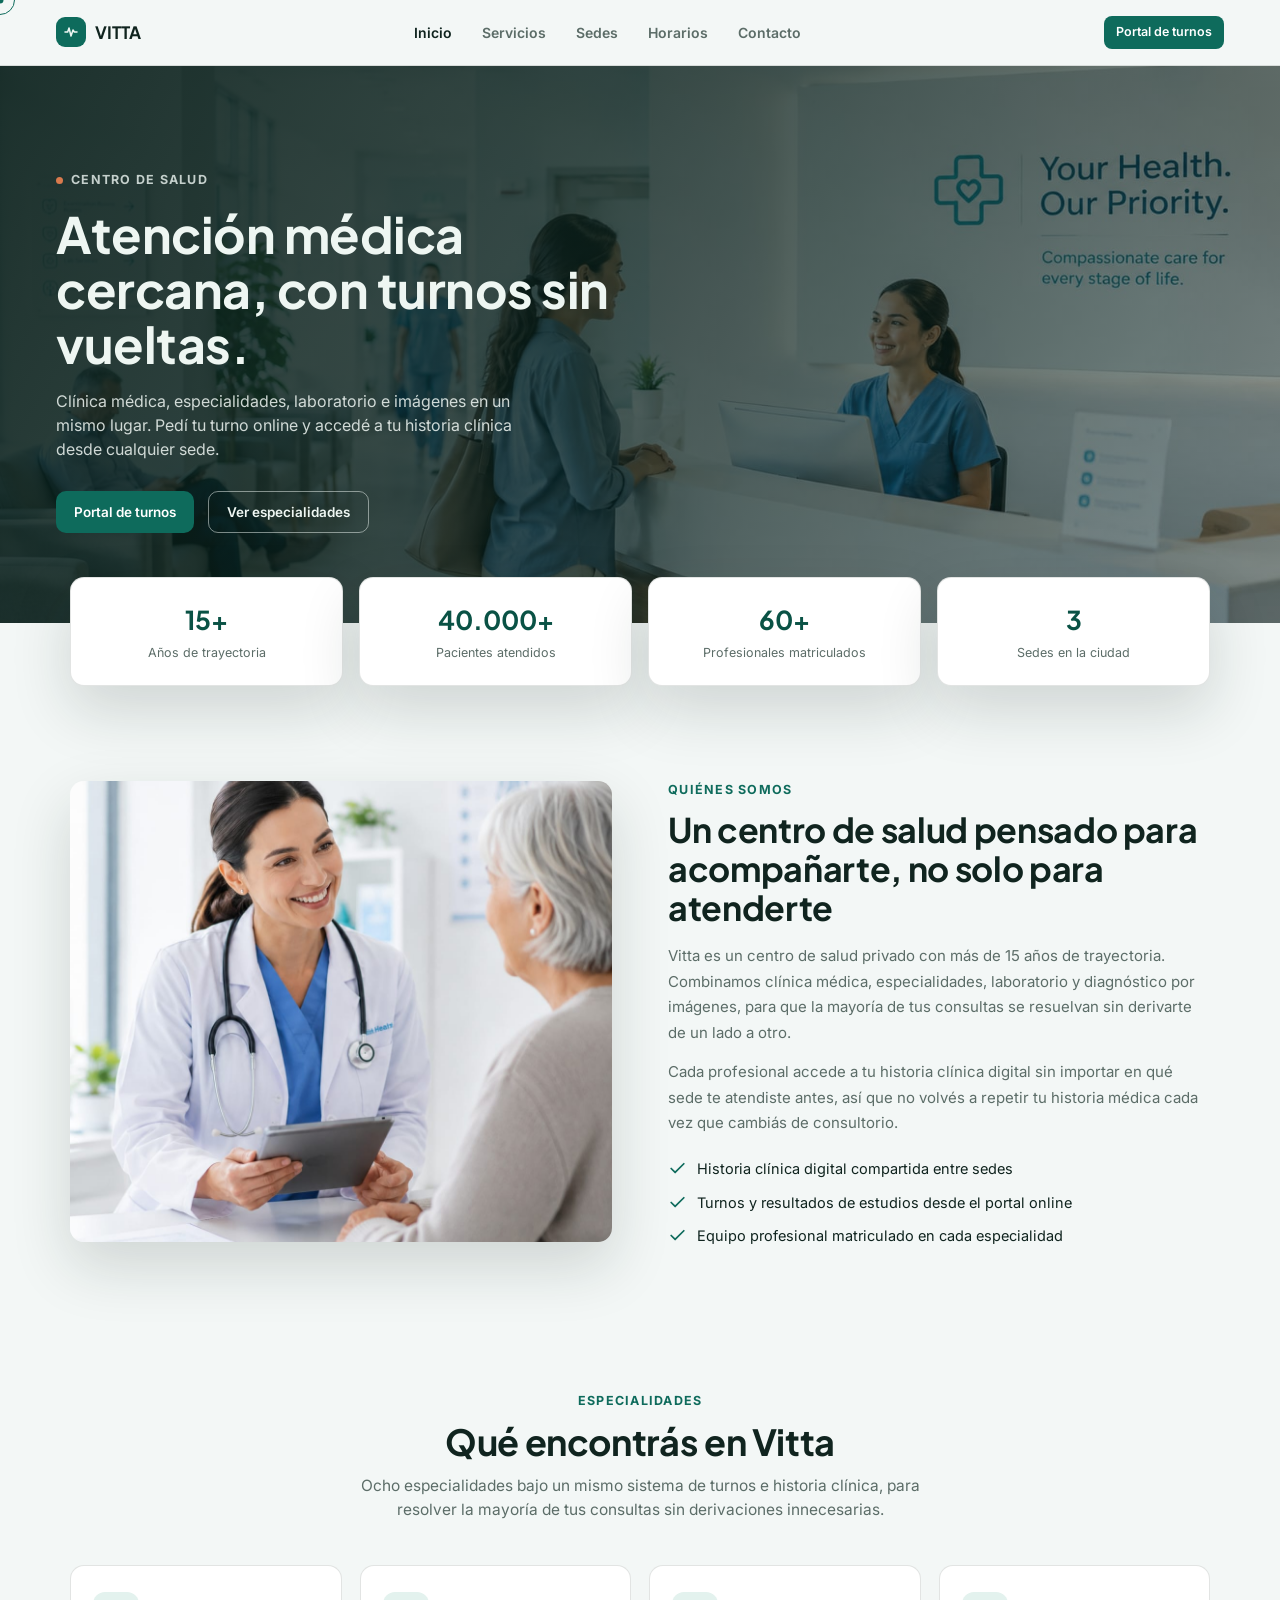
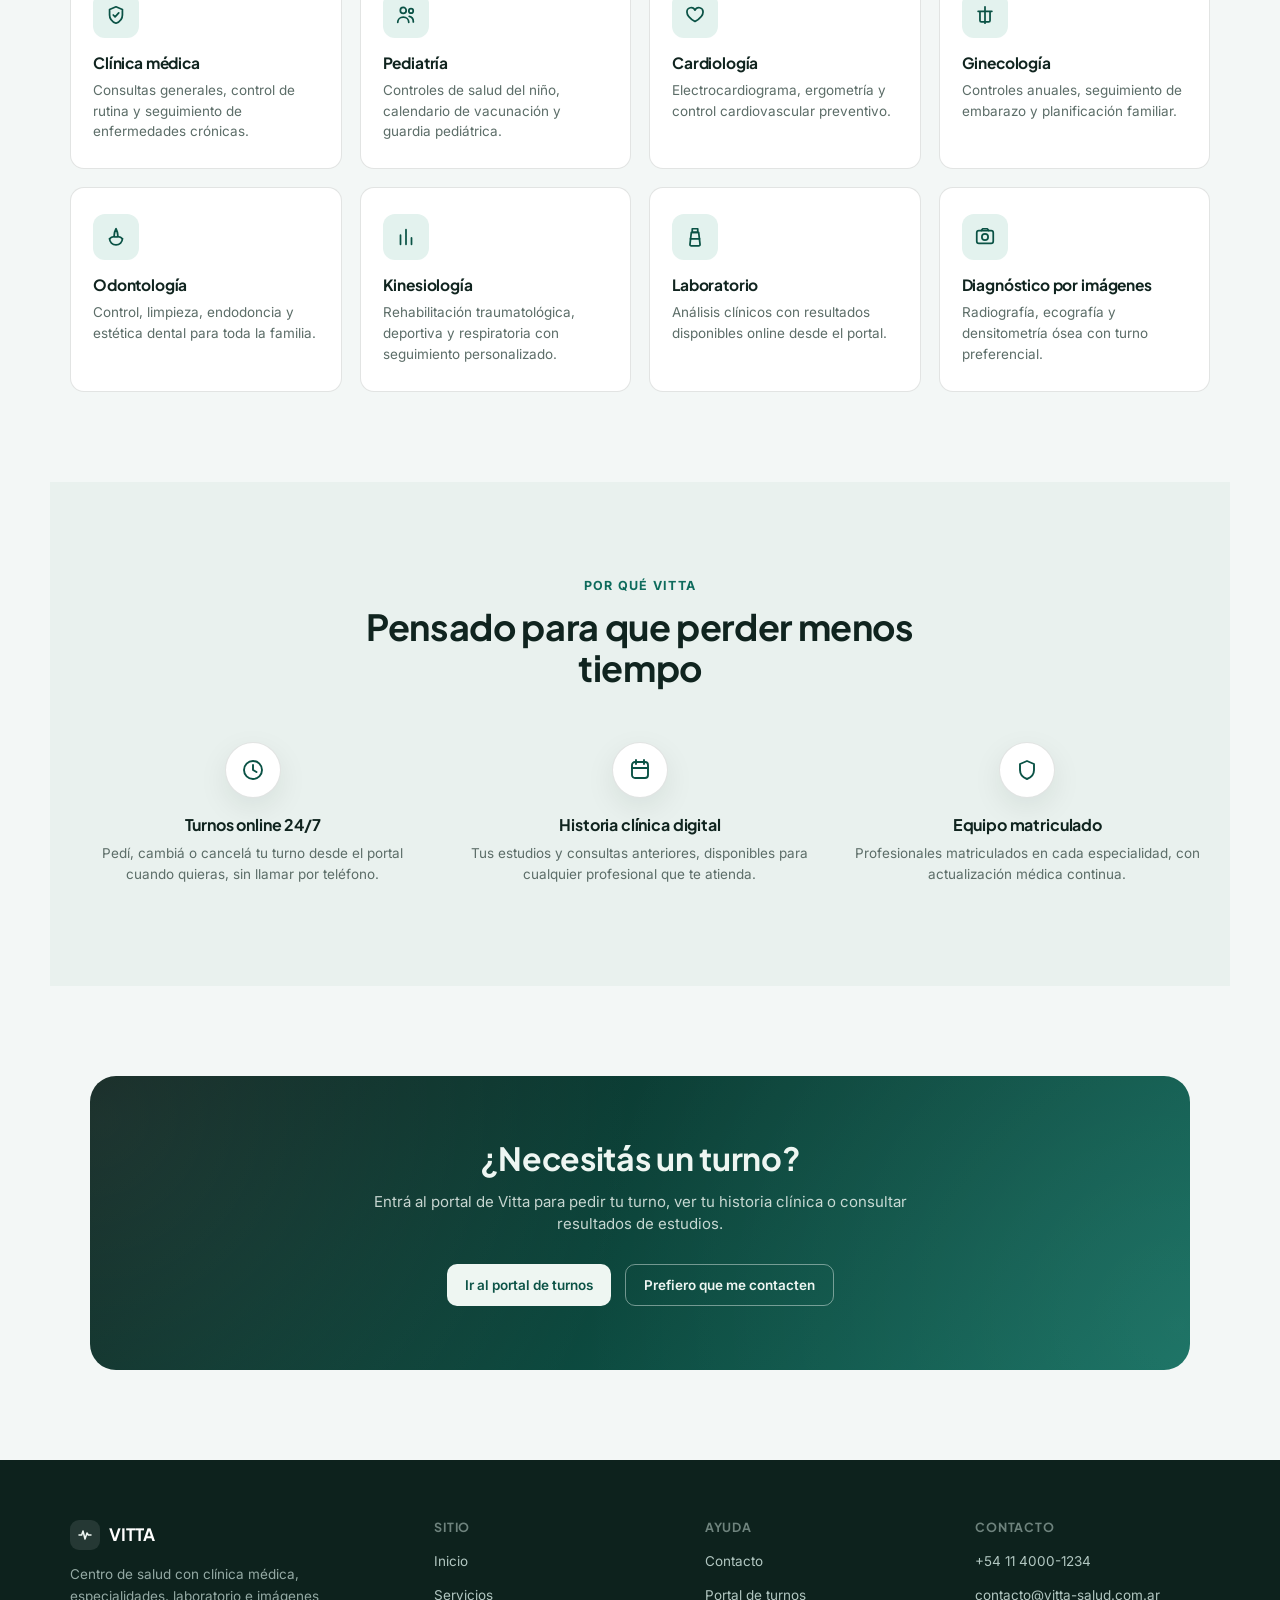
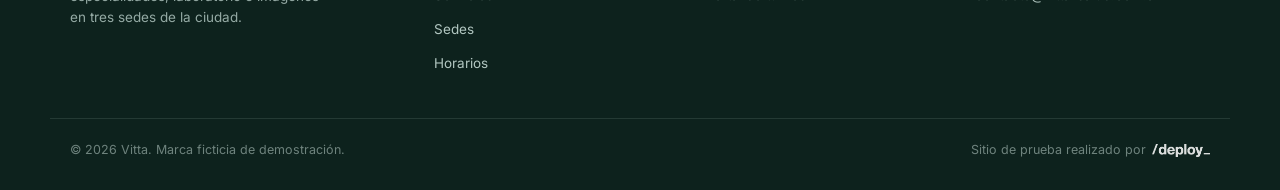
==== commit b239383d: "Mejoras de rendimiento" ====
--- a/index.html
+++ b/index.html
@@ -7,6 +7,24 @@
 <meta name="viewport" content="width=device-width, initial-scale=1">
 <title>Vitta · Atención médica integral</title>
 <meta name="description" content="Sitio de prueba de portfolio: sitio institucional de Vitta, un centro de salud con turnos online, tres sedes y atención médica integral.">
+
+<!-- TODO: confirmar/actualizar la URL real al deployar -->
+
+<!-- Open Graph -->
+<meta property="og:type" content="website">
+<meta property="og:site_name" content="Vitta">
+<meta property="og:locale" content="es_AR">
+<meta property="og:url" content="https://devdeploystudio.github.io/vitta-consultorios/">
+<meta property="og:title" content="Vitta · Atención médica integral">
+<meta property="og:description" content="Clínica médica, especialidades, laboratorio e imágenes en tres sedes. Pedí tu turno online y accedé a tu historia clínica desde el portal de Vitta.">
+<meta property="og:image" content="https://devdeploystudio.github.io/vitta-consultorios/assets/img/consultorio-consulta.jpg">
+
+<!-- Social cards -->
+<meta name="twitter:card" content="summary_large_image">
+<meta name="twitter:title" content="Vitta · Atención médica integral">
+<meta name="twitter:description" content="Clínica médica, especialidades, laboratorio e imágenes en tres sedes. Pedí tu turno online y accedé a tu historia clínica desde el portal de Vitta.">
+<meta name="twitter:image" content="https://devdeploystudio.github.io/vitta-consultorios/assets/img/consultorio-consulta.jpg">
+
 <meta name="theme-color" content="#0e6b5c">
 <link rel="icon" type="image/svg+xml" href="assets/img/favicon.svg">
 <link rel="preconnect" href="https://fonts.googleapis.com">
@@ -68,7 +86,7 @@
 <section class="pub-section">
   <div class="pub-about">
     <div class="pub-about__media reveal">
-      <img src="assets/img/consultorio-consulta.png" alt="Médica conversando con una paciente durante una consulta">
+      <img src="assets/img/consultorio-consulta.jpg" alt="Médica conversando con una paciente durante una consulta">
     </div>
     <div class="pub-about__content reveal reveal-1">
       <p class="kicker">Quiénes somos</p>
@@ -210,7 +228,7 @@
   </div>
   <div class="pub-footer__note">
     <span>© 2026 Vitta. Marca ficticia de demostración.</span>
-    <span class="pub-footer__credit">Sitio de prueba realizado por <img class="pub-footer__logo" src="assets/img/deploy-logo.png" alt="Deploy" width="900" height="200" loading="lazy"></span>
+    <span class="pub-footer__credit">Sitio de prueba realizado por <a href="https://deploystudio.com.ar/" target="_blank" rel="noopener noreferrer"><img class="pub-footer__logo" src="assets/img/deploy-logo.png" alt="Deploy" width="900" height="200" loading="lazy"></a></span>
   </div>
 </footer>
 
--- a/assets/css/public.css
+++ b/assets/css/public.css
@@ -26,7 +26,7 @@
 /* ============ HERO ============ */
 .pub-hero{
   position:relative; padding: 100px clamp(20px, 5vw, 56px) 90px; color:#eef6f2; overflow:hidden;
-  background: url('../img/consultorio-turno-movil.png') center 30% / cover no-repeat;
+  background: url('../img/consultorio-turno-movil.jpg') center 30% / cover no-repeat;
 }
 .pub-hero::before{
   content:""; position:absolute; inset:0; pointer-events:none;
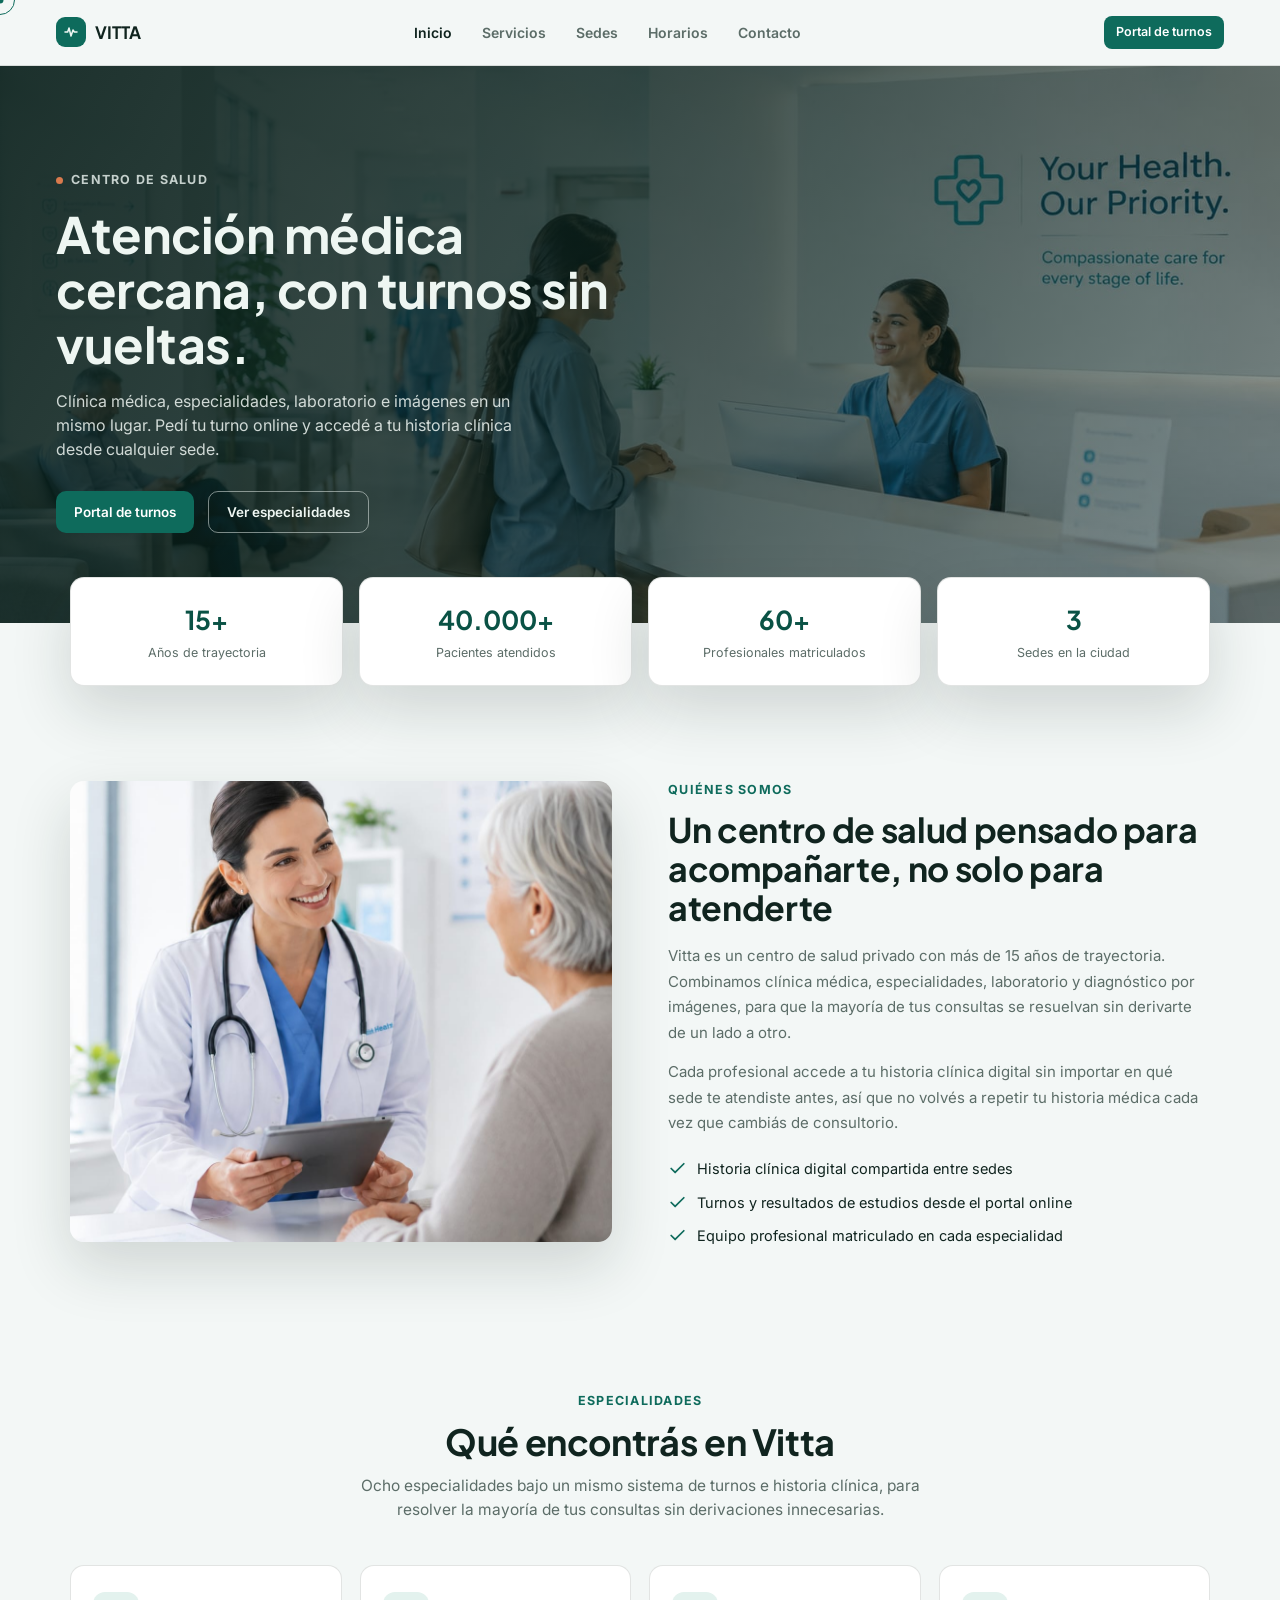
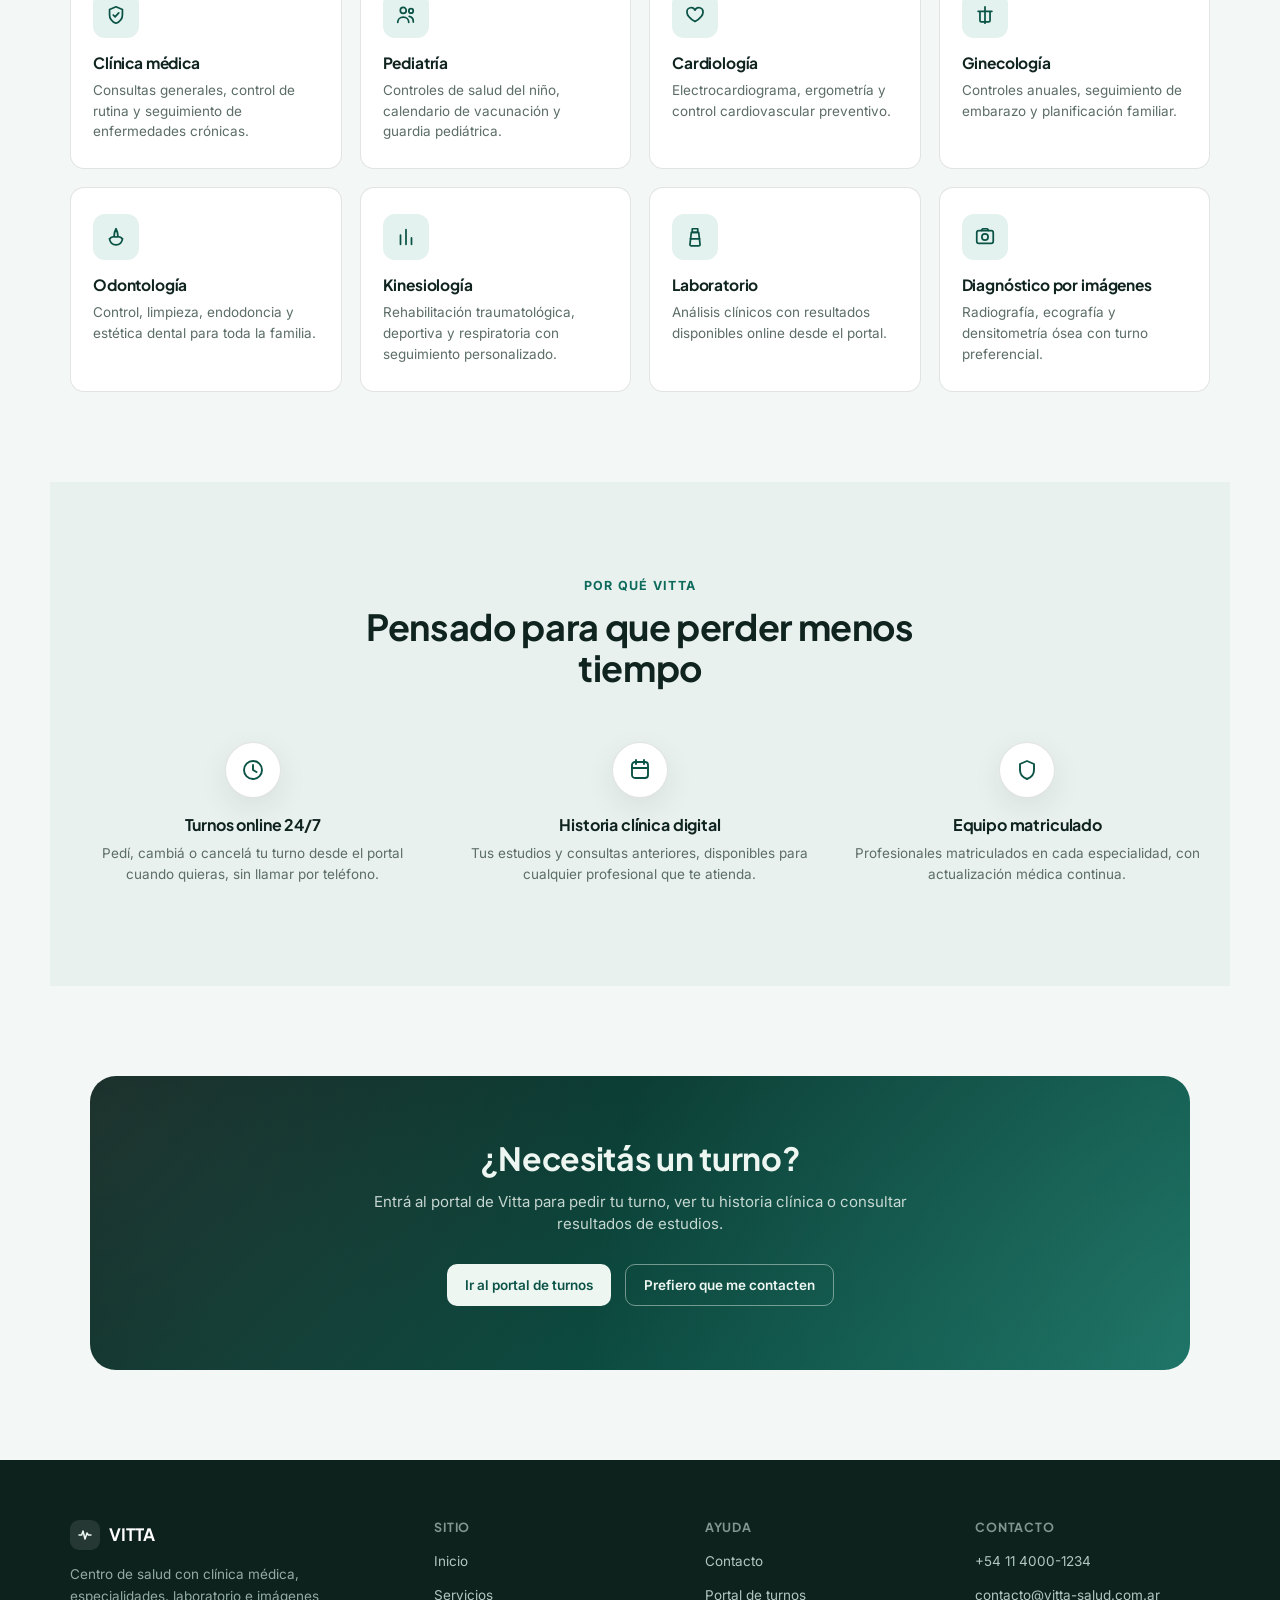
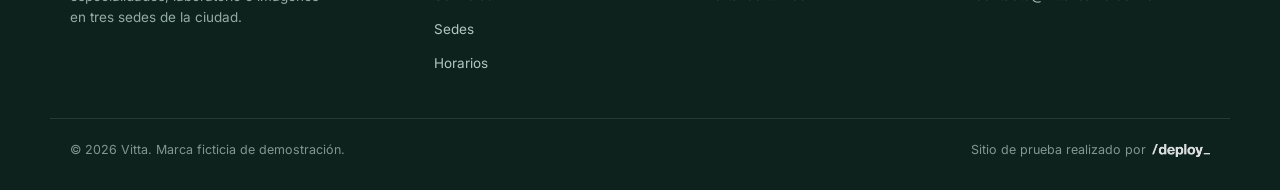
==== commit 30776d58: "Mejoras de rendimiento" ====
--- a/index.html
+++ b/index.html
@@ -27,9 +27,12 @@
 
 <meta name="theme-color" content="#0e6b5c">
 <link rel="icon" type="image/svg+xml" href="assets/img/favicon.svg">
+<link rel="preload" as="image" fetchpriority="high" href="assets/img/consultorio-turno-movil.jpg">
 <link rel="preconnect" href="https://fonts.googleapis.com">
 <link rel="preconnect" href="https://fonts.gstatic.com" crossorigin>
-<link href="https://fonts.googleapis.com/css2?family=Plus+Jakarta+Sans:wght@500;600;700;800&family=Inter:wght@400;500;600;700&display=swap" rel="stylesheet">
+<link rel="preload" as="style" href="https://fonts.googleapis.com/css2?family=Plus+Jakarta+Sans:wght@500;600;700;800&family=Inter:wght@400;500;600;700&display=swap">
+<link href="https://fonts.googleapis.com/css2?family=Plus+Jakarta+Sans:wght@500;600;700;800&family=Inter:wght@400;500;600;700&display=swap" rel="stylesheet" media="print" onload="this.media='all'">
+<noscript><link href="https://fonts.googleapis.com/css2?family=Plus+Jakarta+Sans:wght@500;600;700;800&family=Inter:wght@400;500;600;700&display=swap" rel="stylesheet"></noscript>
 <link rel="stylesheet" href="assets/css/base.css">
 <link rel="stylesheet" href="assets/css/components.css">
 <link rel="stylesheet" href="assets/css/public.css">
@@ -62,6 +65,7 @@
   </div>
 </nav>
 
+<main>
 <!-- HERO -->
 <header class="pub-hero">
   <div class="pub-hero__inner">
@@ -191,6 +195,7 @@
     </div>
   </div>
 </section>
+</main>
 
 <!-- FOOTER -->
 <footer class="pub-footer">
@@ -203,7 +208,7 @@
       <p>Centro de salud con clínica médica, especialidades, laboratorio e imágenes en tres sedes de la ciudad.</p>
     </div>
     <div class="pub-footer__col">
-      <h4>Sitio</h4>
+      <h3>Sitio</h3>
       <ul>
         <li><a href="index.html">Inicio</a></li>
         <li><a href="index.html#servicios">Servicios</a></li>
@@ -212,14 +217,14 @@
       </ul>
     </div>
     <div class="pub-footer__col">
-      <h4>Ayuda</h4>
+      <h3>Ayuda</h3>
       <ul>
         <li><a href="pages/informacion/contacto.html">Contacto</a></li>
         <li><a href="pages/sistema/portal.html">Portal de turnos</a></li>
       </ul>
     </div>
     <div class="pub-footer__col">
-      <h4>Contacto</h4>
+      <h3>Contacto</h3>
       <ul>
         <li><a href="https://wa.me/541140001234?text=Hola!%20Quiero%20consultar%20sobre%20un%20turno%20en%20Vitta." target="_blank" rel="noopener noreferrer">+54 11 4000-1234</a></li>
         <li><a href="https://mail.google.com/mail/?view=cm&amp;fs=1&amp;to=contacto@vitta-salud.com.ar" target="_blank" rel="noopener noreferrer">contacto@vitta-salud.com.ar</a></li>
--- a/assets/css/base.css
+++ b/assets/css/base.css
@@ -4,7 +4,7 @@
   --paper-2: #e9f1ee;
   --card: #ffffff;
   --muted: #5c6d68;
-  --muted-2: #8b9895;
+  --muted-2: #697773;
   --line: rgba(16,36,31,.12);
   --primary: #0e6b5c;
   --primary-dim: #0a5245;
--- a/assets/css/public.css
+++ b/assets/css/public.css
@@ -183,13 +183,13 @@
 .pub-footer__brand .mark{ width:30px; height:30px; border-radius:9px; background: rgba(255,255,255,.1); display:flex; align-items:center; justify-content:center; flex:none; }
 .pub-footer__brand svg{ width:16px; height:16px; stroke:#eef6f2; fill:none; stroke-width:2.3; stroke-linecap:round; stroke-linejoin:round; }
 .pub-footer__col p{ color: rgba(207,228,222,.7); font-size:13.5px; line-height:1.6; max-width:260px; }
-.pub-footer__col h4{ font-size:12.5px; text-transform:uppercase; letter-spacing:.06em; color: rgba(207,228,222,.5); margin-bottom:14px; }
+.pub-footer__col h3{ font-size:12.5px; text-transform:uppercase; letter-spacing:.06em; color: rgba(207,228,222,.6); margin-bottom:14px; }
 .pub-footer__col ul{ display:flex; flex-direction:column; gap:10px; }
 .pub-footer__col a{ font-size:13.5px; color: rgba(207,228,222,.85); transition: color .2s; }
 .pub-footer__col a:hover{ color:#fff; }
 .pub-footer__note{
   max-width:1180px; margin:0 auto; padding: 22px 20px 30px; border-top:1px solid rgba(207,228,222,.12);
-  display:flex; justify-content:space-between; flex-wrap:wrap; gap:12px; font-size:12.5px; color: rgba(207,228,222,.5);
+  display:flex; justify-content:space-between; flex-wrap:wrap; gap:12px; font-size:12.5px; color: rgba(207,228,222,.6);
 }
 .pub-footer__credit{ display:inline-flex; align-items:center; gap:6px; }
 .pub-footer__logo{ height:13px; width:auto; filter:brightness(0) invert(1); opacity:.85; transition:opacity .25s ease; }
